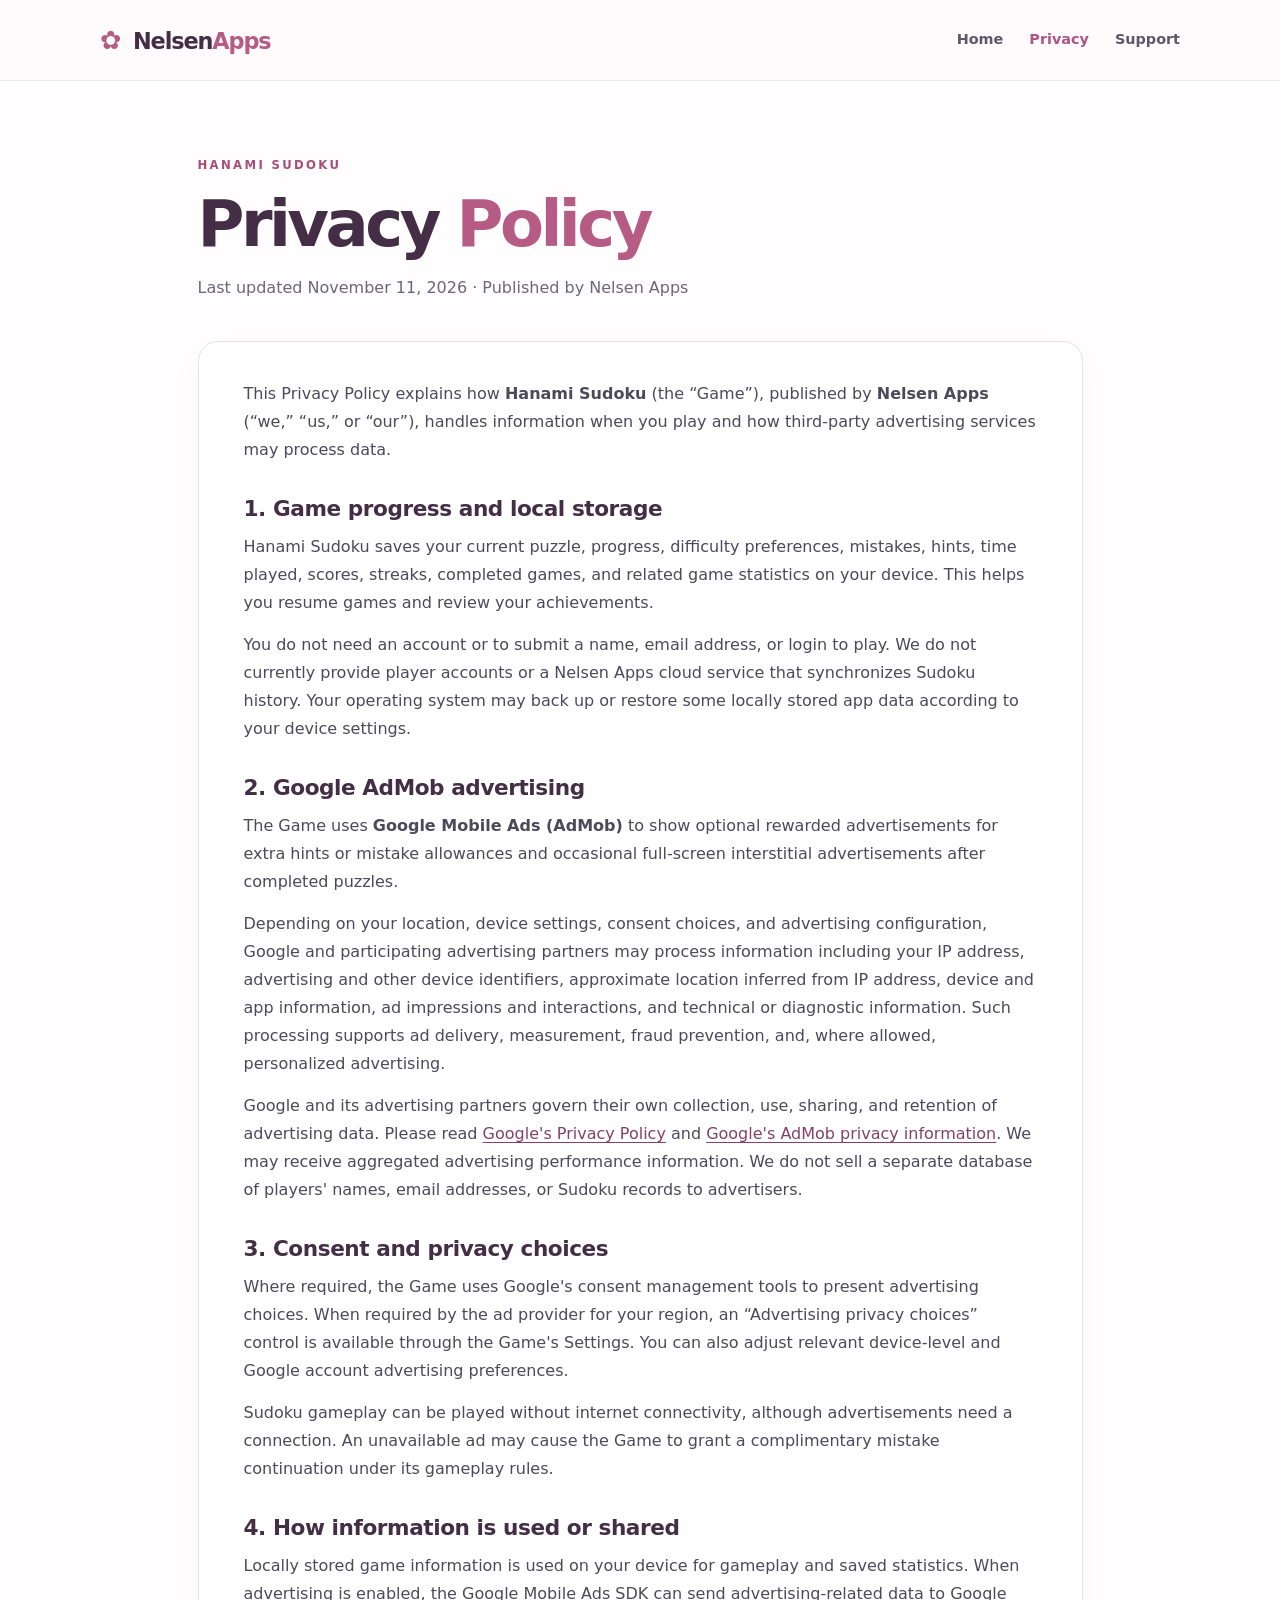
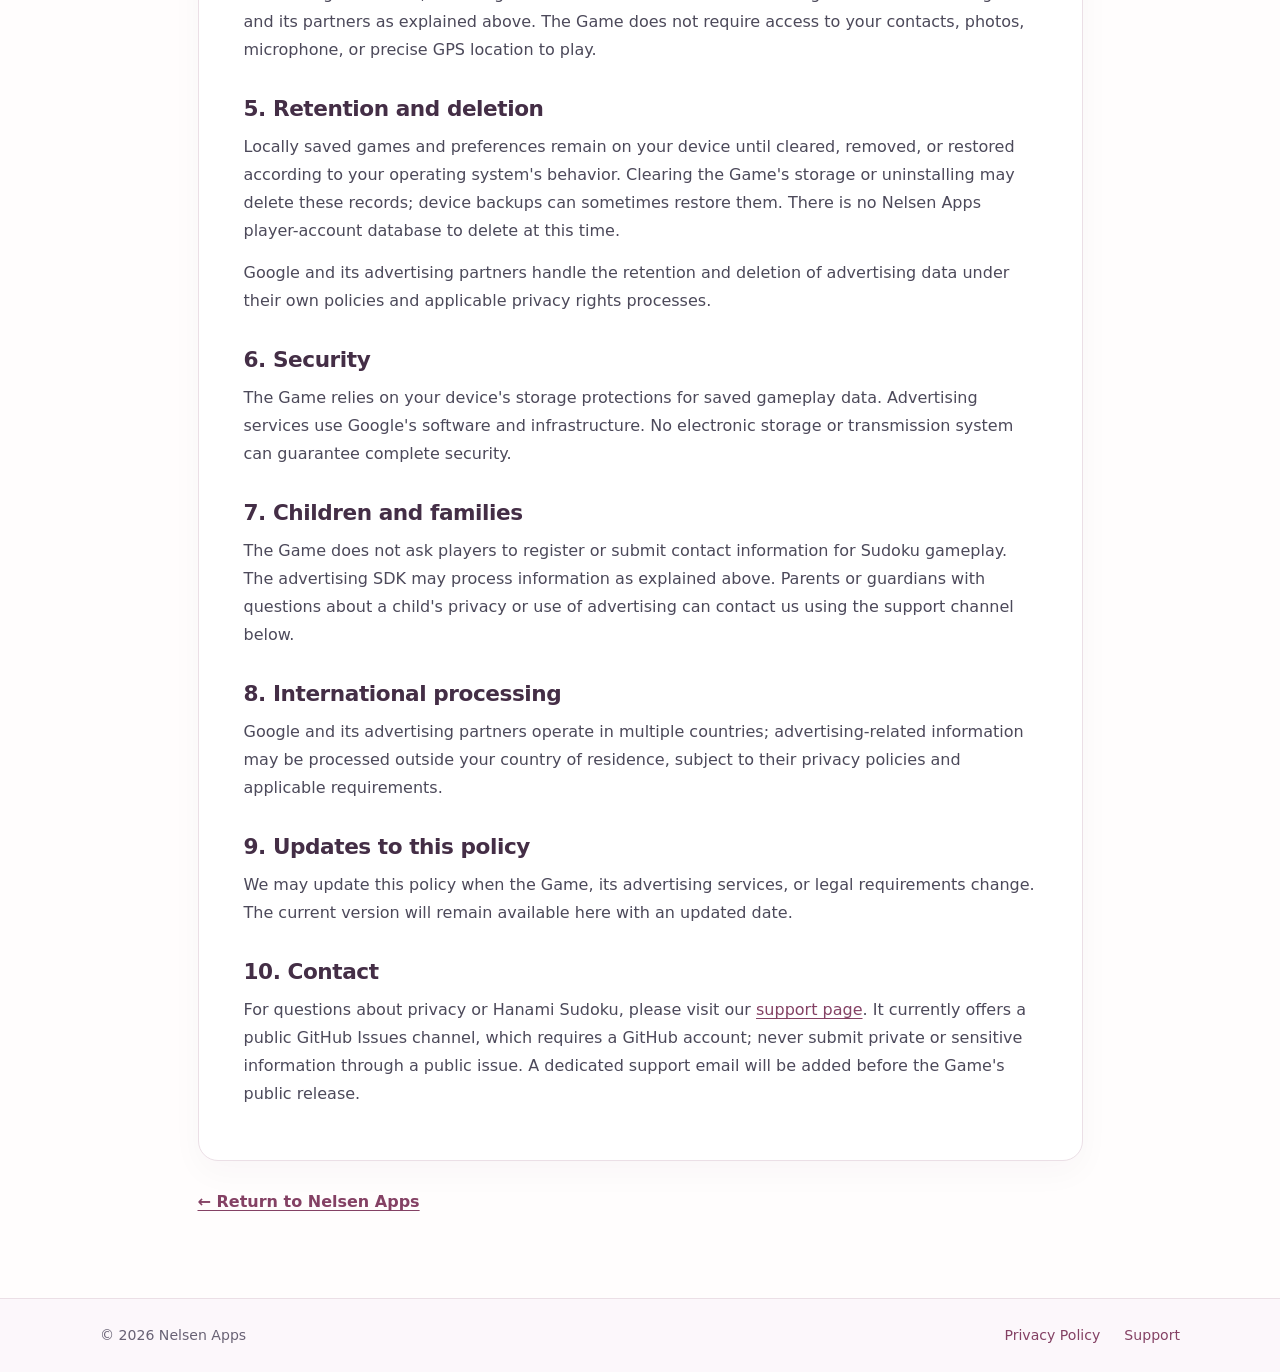
==== privacy/index.html @ 66e0f319 "site: publish Nelsen Apps homepage, Hanami privacy, support, and app-ads.txt" ====
<!doctype html>
<html lang="en"><head><meta charset="utf-8"><meta name="viewport" content="width=device-width,initial-scale=1"><meta name="theme-color" content="#442e46"><meta name="description" content="Read the Hanami Sudoku privacy policy, including game data storage and Google AdMob advertising."><title>Hanami Sudoku Privacy Policy | Nelsen Apps</title><link rel="stylesheet" href="/assets/styles.css"></head>
<body><a class="skip" href="#main">Skip to content</a><header class="top"><div class="wrap header"><a class="logo" href="/" aria-label="Nelsen Apps home"><span class="flower">✿</span> Nelsen<span>Apps</span></a><nav aria-label="Main"><a  href="/">Home</a><a aria-current="page" href="/privacy/">Privacy</a><a  href="/support/">Support</a></nav></div></header><main id="main"><div class="wrap subpage"><p class="eyebrow">HANAMI SUDOKU</p><h1>Privacy <em>Policy</em></h1><p class="subtitle">Last updated November 11, 2026 · Published by Nelsen Apps</p><article class="content">
<p>This Privacy Policy explains how <strong>Hanami Sudoku</strong> (the “Game”), published by <strong>Nelsen Apps</strong> (“we,” “us,” or “our”), handles information when you play and how third-party advertising services may process data.</p>
<h2>1. Game progress and local storage</h2><p>Hanami Sudoku saves your current puzzle, progress, difficulty preferences, mistakes, hints, time played, scores, streaks, completed games, and related game statistics on your device. This helps you resume games and review your achievements.</p><p>You do not need an account or to submit a name, email address, or login to play. We do not currently provide player accounts or a Nelsen Apps cloud service that synchronizes Sudoku history. Your operating system may back up or restore some locally stored app data according to your device settings.</p>
<h2>2. Google AdMob advertising</h2><p>The Game uses <strong>Google Mobile Ads (AdMob)</strong> to show optional rewarded advertisements for extra hints or mistake allowances and occasional full-screen interstitial advertisements after completed puzzles.</p><p>Depending on your location, device settings, consent choices, and advertising configuration, Google and participating advertising partners may process information including your IP address, advertising and other device identifiers, approximate location inferred from IP address, device and app information, ad impressions and interactions, and technical or diagnostic information. Such processing supports ad delivery, measurement, fraud prevention, and, where allowed, personalized advertising.</p><p>Google and its advertising partners govern their own collection, use, sharing, and retention of advertising data. Please read <a href="https://policies.google.com/privacy">Google's Privacy Policy</a> and <a href="https://support.google.com/admob/answer/6128543">Google's AdMob privacy information</a>. We may receive aggregated advertising performance information. We do not sell a separate database of players' names, email addresses, or Sudoku records to advertisers.</p>
<h2>3. Consent and privacy choices</h2><p>Where required, the Game uses Google's consent management tools to present advertising choices. When required by the ad provider for your region, an “Advertising privacy choices” control is available through the Game's Settings. You can also adjust relevant device-level and Google account advertising preferences.</p><p>Sudoku gameplay can be played without internet connectivity, although advertisements need a connection. An unavailable ad may cause the Game to grant a complimentary mistake continuation under its gameplay rules.</p>
<h2>4. How information is used or shared</h2><p>Locally stored game information is used on your device for gameplay and saved statistics. When advertising is enabled, the Google Mobile Ads SDK can send advertising-related data to Google and its partners as explained above. The Game does not require access to your contacts, photos, microphone, or precise GPS location to play.</p>
<h2>5. Retention and deletion</h2><p>Locally saved games and preferences remain on your device until cleared, removed, or restored according to your operating system's behavior. Clearing the Game's storage or uninstalling may delete these records; device backups can sometimes restore them. There is no Nelsen Apps player-account database to delete at this time.</p><p>Google and its advertising partners handle the retention and deletion of advertising data under their own policies and applicable privacy rights processes.</p>
<h2>6. Security</h2><p>The Game relies on your device's storage protections for saved gameplay data. Advertising services use Google's software and infrastructure. No electronic storage or transmission system can guarantee complete security.</p>
<h2>7. Children and families</h2><p>The Game does not ask players to register or submit contact information for Sudoku gameplay. The advertising SDK may process information as explained above. Parents or guardians with questions about a child's privacy or use of advertising can contact us using the support channel below.</p>
<h2>8. International processing</h2><p>Google and its advertising partners operate in multiple countries; advertising-related information may be processed outside your country of residence, subject to their privacy policies and applicable requirements.</p>
<h2>9. Updates to this policy</h2><p>We may update this policy when the Game, its advertising services, or legal requirements change. The current version will remain available here with an updated date.</p>
<h2>10. Contact</h2><p>For questions about privacy or Hanami Sudoku, please visit our <a href="/support/">support page</a>. It currently offers a public GitHub Issues channel, which requires a GitHub account; never submit private or sensitive information through a public issue. A dedicated support email will be added before the Game's public release.</p></article><p class="back"><a href="/">← Return to Nelsen Apps</a></p></div></main><footer class="footer"><div class="wrap foot"><span>© 2026 Nelsen Apps</span><div><a href="/privacy/">Privacy Policy</a><a href="/support/">Support</a></div></div></footer></body></html>
---- assets/styles.css ----
*{box-sizing:border-box}html{scroll-behavior:smooth}body{margin:0;color:#333241;background:#fffdfd;font-family:system-ui,-apple-system,"Segoe UI",sans-serif;line-height:1.75}a{color:#844164;text-underline-offset:3px}a:focus-visible{outline:3px solid #bb628a;outline-offset:4px}.wrap{width:min(1080px,calc(100% - 42px));margin:0 auto}.skip{position:absolute;top:-70px;left:12px;background:white;padding:8px;z-index:10}.skip:focus{top:10px}.top{border-bottom:1px solid #efe5eb;background:#fffbfd}.header{min-height:80px;display:flex;align-items:center;justify-content:space-between;gap:24px}.logo{font-weight:800;letter-spacing:-.05em;font-size:1.4rem;color:#442e46;text-decoration:none;white-space:nowrap}.logo span:last-child,.flower{color:#b65b84}.flower{margin-right:6px;font-size:1.6rem}nav{display:flex;gap:26px}nav a{text-decoration:none;color:#5e576a;font-weight:600;font-size:.9rem}nav a[aria-current],nav a:hover{color:#af5380}h1,h2,h3,p{margin-top:0}h1{font-size:clamp(2.7rem,6vw,5.2rem);letter-spacing:-.055em;line-height:1.09;color:#442e46;margin-bottom:28px}h1 em{font-style:normal;color:#b65b84}h2{color:#442e46;font-size:clamp(1.9rem,4vw,2.6rem);line-height:1.25;letter-spacing:-.04em;margin-bottom:26px}h3{font-size:1.7rem;color:#442e46;letter-spacing:-.03em;line-height:1.3}.eyebrow{font-size:.73rem;letter-spacing:.2em;color:#a94c76;font-weight:800;margin-bottom:15px}.hero{background:linear-gradient(145deg,#fffafd 0%,#fffafa 58%,#fae8f0 100%);overflow:hidden}.hero-inner{position:relative;isolation:isolate;padding:116px 0 126px;min-height:520px}.hero p:not(.eyebrow){max-width:565px;color:#646176;font-size:1.17rem}.button{display:inline-flex;gap:14px;align-items:center;padding:11px 21px;background:#b65b84;color:#fff;text-decoration:none;font-weight:700;border-radius:11px;margin-top:7px}.button:hover{background:#98466d;color:#fff}.button.dark{background:#442e46}.decor{position:absolute;top:-75px;right:-45px;z-index:-1;font-size:390px;line-height:1;color:#efcfe0;transform:rotate(-18deg)}.games{background:#fbf4f8;border-block:1px solid #f1e8ef;padding:78px 0 89px}.game-card{display:grid;grid-template-columns:minmax(220px,.83fr) 1.5fr;background:white;border-radius:23px;overflow:hidden;border:1px solid #ebdfe6;box-shadow:0 17px 39px #442e460a}.art{display:flex;flex-direction:column;justify-content:center;align-items:center;min-height:355px;background:linear-gradient(150deg,#f3dbe8,#fbeef5 55%,#e3e1f2);color:#855474}.art span{font-size:8rem;line-height:1;color:#b65b84}.art strong{letter-spacing:.23em;text-align:center;line-height:1.5}.details{padding:44px 46px}.details p,.contact-cta p{color:#636174}.pill{display:inline-block;background:#fae8f0;color:#8d466c;padding:5px 14px;border-radius:25px;font-weight:700;font-size:.77rem;margin-bottom:16px}.more{font-weight:700;text-decoration:none;border-bottom:1px solid #dba1bd}.contact-cta{text-align:center;padding:92px 0 100px}.contact-cta h2{margin-bottom:12px}.footer{background:#fcf7fb;border-top:1px solid #ebdfe6}.foot{display:flex;align-items:center;justify-content:space-between;gap:20px;padding:24px 0;color:#686174;font-size:.88rem}.foot div{display:flex;gap:24px}.foot a{text-decoration:none}.subpage{max-width:885px;padding-top:74px;padding-bottom:82px}.subpage h1{font-size:clamp(2.6rem,5vw,4.2rem);margin-bottom:14px}.subtitle{color:#6d6677;margin-bottom:39px}.content{background:white;border:1px solid #ebdfe6;border-radius:20px;padding:38px 45px;box-shadow:0 12px 33px #442e4608}.content h2{font-size:1.35rem;letter-spacing:-.02em;margin:32px 0 10px}.content h2:first-child{margin-top:0}.content p{color:#4c495a;margin-bottom:14px}.content a{overflow-wrap:anywhere}.back{margin:27px 0 0;font-weight:700}.support-card{margin-bottom:23px}.support-card h2{font-size:1.75rem}.fine{font-size:.87rem;color:#777082!important;margin-top:23px}@media(max-width:720px){.header{min-height:72px}.logo{font-size:1.11rem}.flower{font-size:1.35rem}nav{gap:13px}nav a{font-size:.82rem}.hero-inner{padding:83px 0 94px;min-height:440px}.decor{font-size:265px;right:-150px;top:15px}.games{padding:60px 0 75px}.game-card{grid-template-columns:1fr}.art{min-height:210px}.art span{font-size:5rem}.details{padding:30px 26px}.subpage{padding-top:46px}.content{padding:24px 23px}.foot{flex-direction:column;align-items:flex-start;gap:11px}}@media(prefers-reduced-motion:reduce){html{scroll-behavior:auto}}
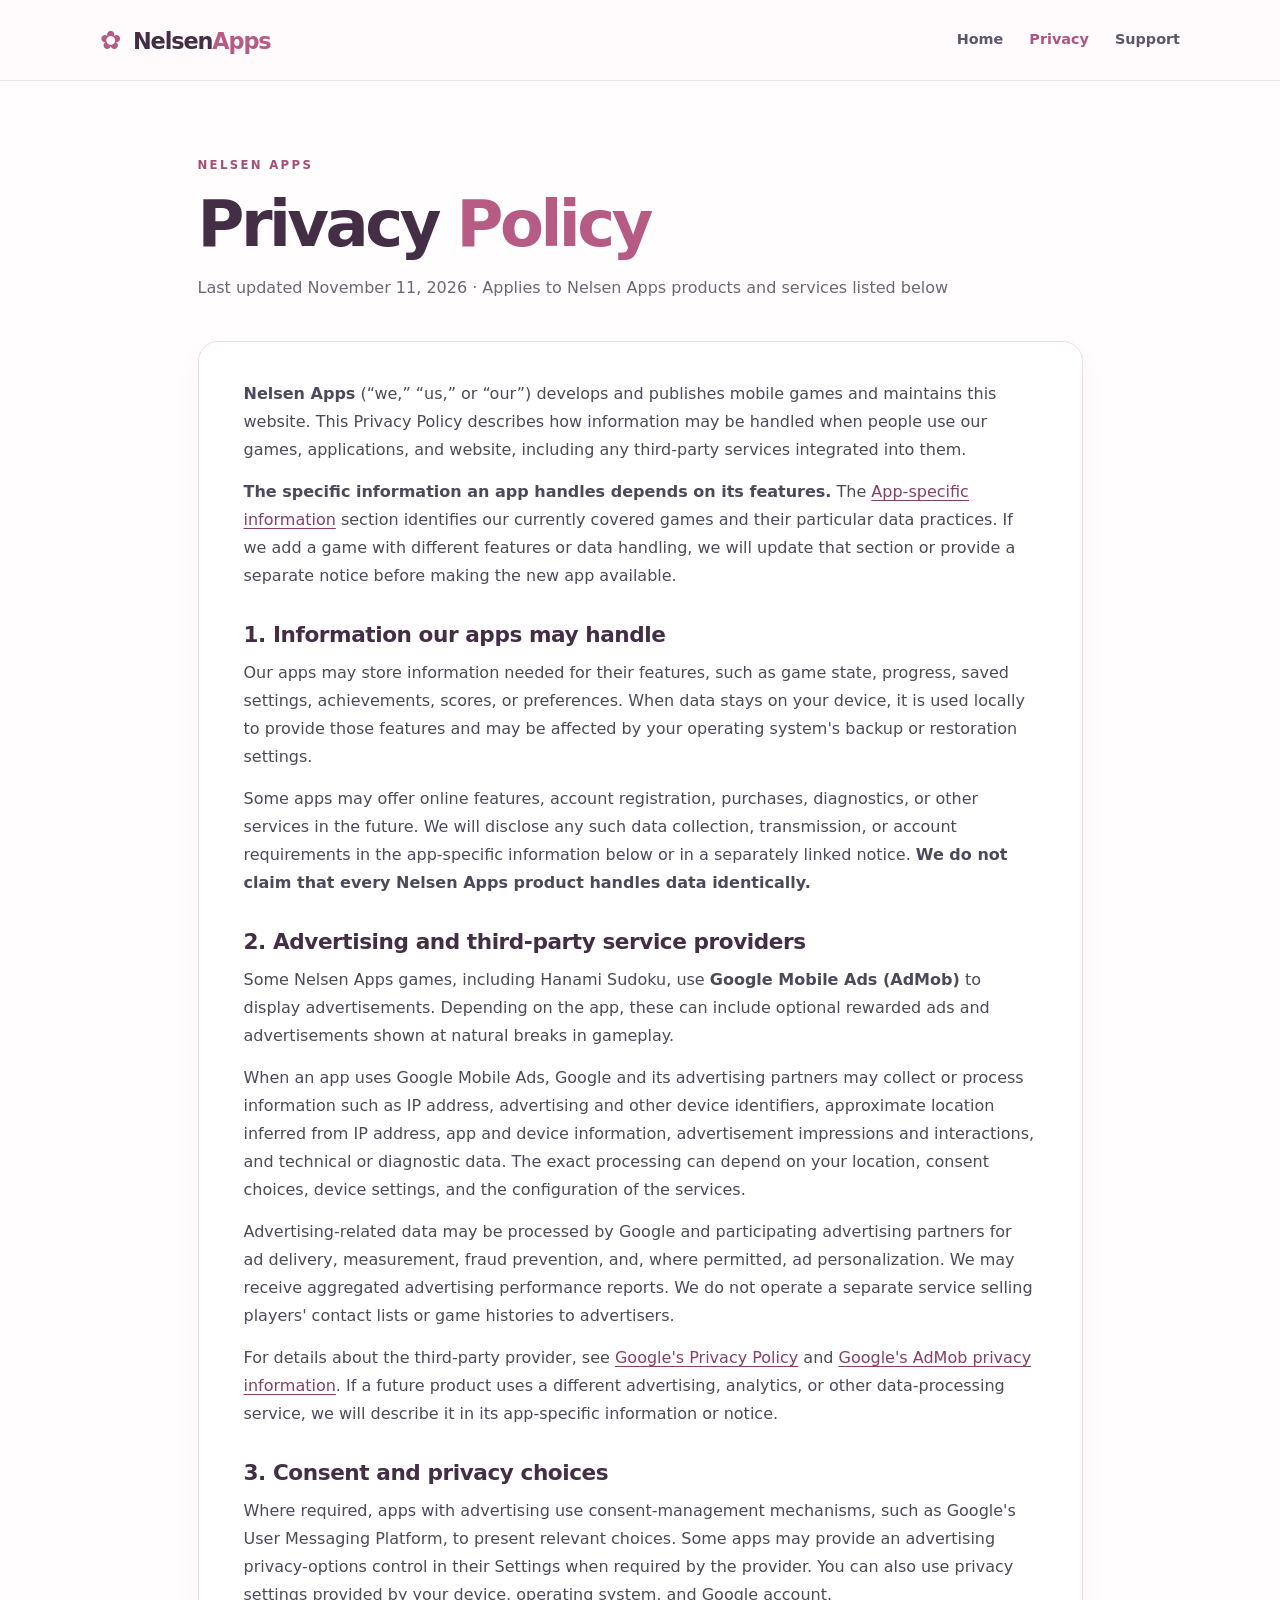
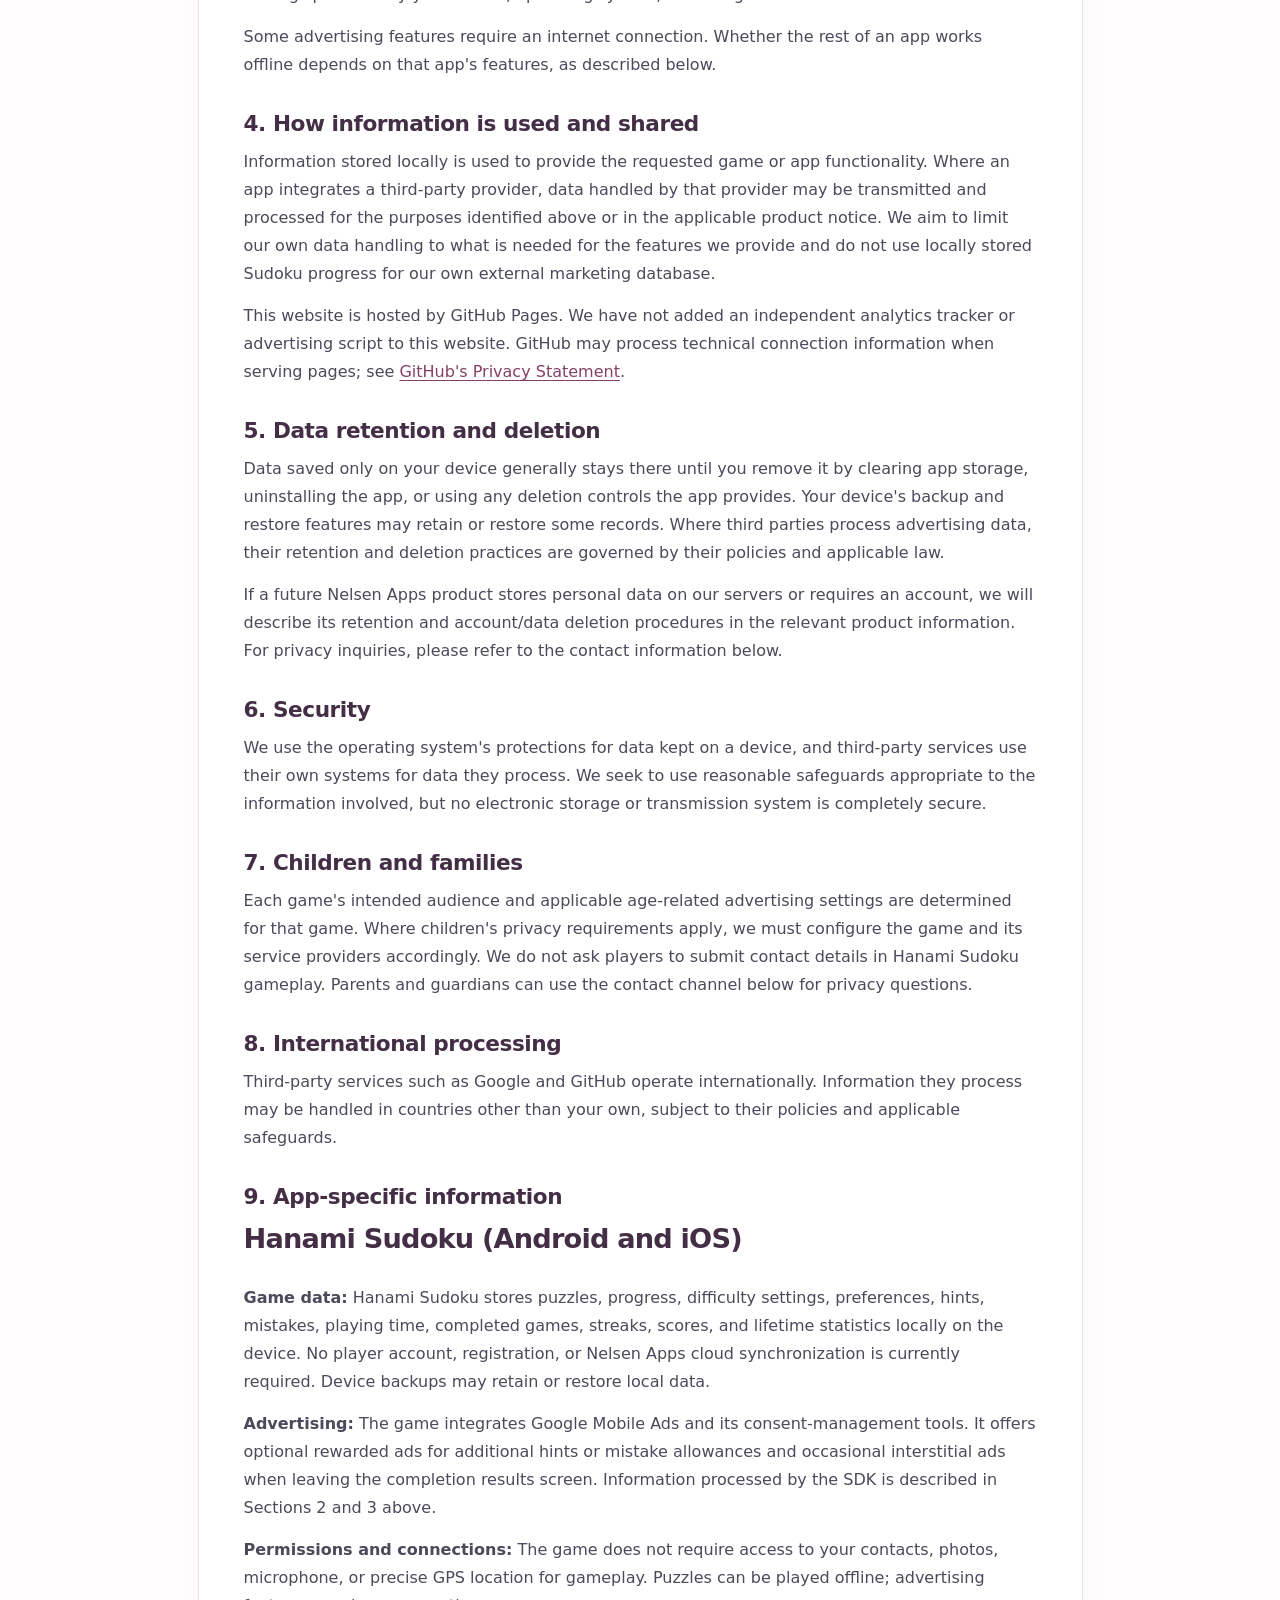
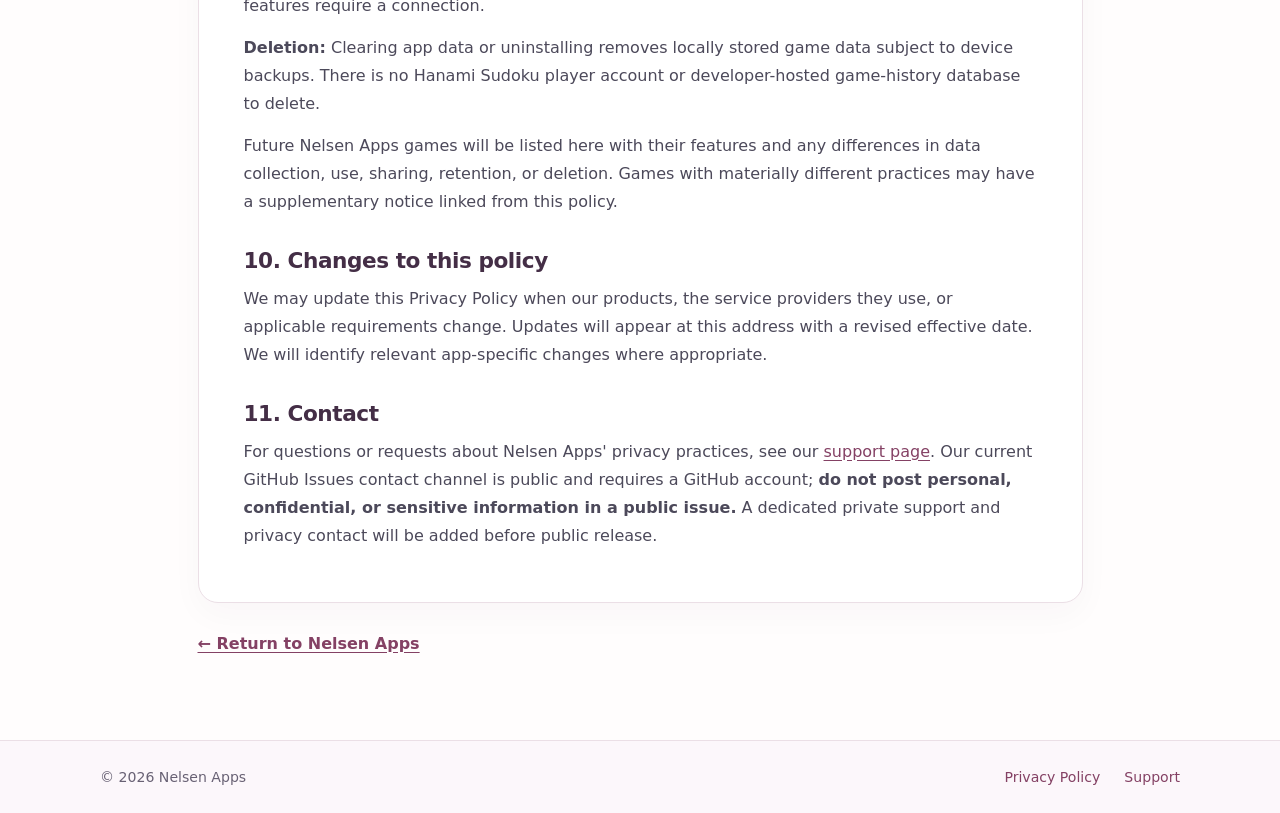
==== commit 70de4201: "site: generalize privacy policy across Nelsen Apps with per-game disclosures" ====
--- a/privacy/index.html
+++ b/privacy/index.html
@@ -1,14 +1,61 @@
 <!doctype html>
-<html lang="en"><head><meta charset="utf-8"><meta name="viewport" content="width=device-width,initial-scale=1"><meta name="theme-color" content="#442e46"><meta name="description" content="Read the Hanami Sudoku privacy policy, including game data storage and Google AdMob advertising."><title>Hanami Sudoku Privacy Policy | Nelsen Apps</title><link rel="stylesheet" href="/assets/styles.css"></head>
-<body><a class="skip" href="#main">Skip to content</a><header class="top"><div class="wrap header"><a class="logo" href="/" aria-label="Nelsen Apps home"><span class="flower">✿</span> Nelsen<span>Apps</span></a><nav aria-label="Main"><a  href="/">Home</a><a aria-current="page" href="/privacy/">Privacy</a><a  href="/support/">Support</a></nav></div></header><main id="main"><div class="wrap subpage"><p class="eyebrow">HANAMI SUDOKU</p><h1>Privacy <em>Policy</em></h1><p class="subtitle">Last updated November 11, 2026 · Published by Nelsen Apps</p><article class="content">
-<p>This Privacy Policy explains how <strong>Hanami Sudoku</strong> (the “Game”), published by <strong>Nelsen Apps</strong> (“we,” “us,” or “our”), handles information when you play and how third-party advertising services may process data.</p>
-<h2>1. Game progress and local storage</h2><p>Hanami Sudoku saves your current puzzle, progress, difficulty preferences, mistakes, hints, time played, scores, streaks, completed games, and related game statistics on your device. This helps you resume games and review your achievements.</p><p>You do not need an account or to submit a name, email address, or login to play. We do not currently provide player accounts or a Nelsen Apps cloud service that synchronizes Sudoku history. Your operating system may back up or restore some locally stored app data according to your device settings.</p>
-<h2>2. Google AdMob advertising</h2><p>The Game uses <strong>Google Mobile Ads (AdMob)</strong> to show optional rewarded advertisements for extra hints or mistake allowances and occasional full-screen interstitial advertisements after completed puzzles.</p><p>Depending on your location, device settings, consent choices, and advertising configuration, Google and participating advertising partners may process information including your IP address, advertising and other device identifiers, approximate location inferred from IP address, device and app information, ad impressions and interactions, and technical or diagnostic information. Such processing supports ad delivery, measurement, fraud prevention, and, where allowed, personalized advertising.</p><p>Google and its advertising partners govern their own collection, use, sharing, and retention of advertising data. Please read <a href="https://policies.google.com/privacy">Google's Privacy Policy</a> and <a href="https://support.google.com/admob/answer/6128543">Google's AdMob privacy information</a>. We may receive aggregated advertising performance information. We do not sell a separate database of players' names, email addresses, or Sudoku records to advertisers.</p>
-<h2>3. Consent and privacy choices</h2><p>Where required, the Game uses Google's consent management tools to present advertising choices. When required by the ad provider for your region, an “Advertising privacy choices” control is available through the Game's Settings. You can also adjust relevant device-level and Google account advertising preferences.</p><p>Sudoku gameplay can be played without internet connectivity, although advertisements need a connection. An unavailable ad may cause the Game to grant a complimentary mistake continuation under its gameplay rules.</p>
-<h2>4. How information is used or shared</h2><p>Locally stored game information is used on your device for gameplay and saved statistics. When advertising is enabled, the Google Mobile Ads SDK can send advertising-related data to Google and its partners as explained above. The Game does not require access to your contacts, photos, microphone, or precise GPS location to play.</p>
-<h2>5. Retention and deletion</h2><p>Locally saved games and preferences remain on your device until cleared, removed, or restored according to your operating system's behavior. Clearing the Game's storage or uninstalling may delete these records; device backups can sometimes restore them. There is no Nelsen Apps player-account database to delete at this time.</p><p>Google and its advertising partners handle the retention and deletion of advertising data under their own policies and applicable privacy rights processes.</p>
-<h2>6. Security</h2><p>The Game relies on your device's storage protections for saved gameplay data. Advertising services use Google's software and infrastructure. No electronic storage or transmission system can guarantee complete security.</p>
-<h2>7. Children and families</h2><p>The Game does not ask players to register or submit contact information for Sudoku gameplay. The advertising SDK may process information as explained above. Parents or guardians with questions about a child's privacy or use of advertising can contact us using the support channel below.</p>
-<h2>8. International processing</h2><p>Google and its advertising partners operate in multiple countries; advertising-related information may be processed outside your country of residence, subject to their privacy policies and applicable requirements.</p>
-<h2>9. Updates to this policy</h2><p>We may update this policy when the Game, its advertising services, or legal requirements change. The current version will remain available here with an updated date.</p>
-<h2>10. Contact</h2><p>For questions about privacy or Hanami Sudoku, please visit our <a href="/support/">support page</a>. It currently offers a public GitHub Issues channel, which requires a GitHub account; never submit private or sensitive information through a public issue. A dedicated support email will be added before the Game's public release.</p></article><p class="back"><a href="/">← Return to Nelsen Apps</a></p></div></main><footer class="footer"><div class="wrap foot"><span>© 2026 Nelsen Apps</span><div><a href="/privacy/">Privacy Policy</a><a href="/support/">Support</a></div></div></footer></body></html>
+<html lang="en"><head><meta charset="utf-8"><meta name="viewport" content="width=device-width,initial-scale=1"><meta name="theme-color" content="#442e46"><meta name="description" content="Nelsen Apps Privacy Policy for its games, apps, and website, including app-specific disclosures."><title>Privacy Policy | Nelsen Apps</title><link rel="stylesheet" href="/assets/styles.css"></head>
+<body><a class="skip" href="#main">Skip to content</a><header class="top"><div class="wrap header"><a class="logo" href="/" aria-label="Nelsen Apps home"><span class="flower">✿</span> Nelsen<span>Apps</span></a><nav aria-label="Main"><a  href="/">Home</a><a aria-current="page" href="/privacy/">Privacy</a><a  href="/support/">Support</a></nav></div></header><main id="main">
+<div class="wrap subpage">
+  <p class="eyebrow">NELSEN APPS</p>
+  <h1>Privacy <em>Policy</em></h1>
+  <p class="subtitle">Last updated November 11, 2026 · Applies to Nelsen Apps products and services listed below</p>
+  <article class="content">
+    <p><strong>Nelsen Apps</strong> (“we,” “us,” or “our”) develops and publishes mobile games and maintains this website. This Privacy Policy describes how information may be handled when people use our games, applications, and website, including any third-party services integrated into them.</p>
+    <p><strong>The specific information an app handles depends on its features.</strong> The <a href="#app-specific">App-specific information</a> section identifies our currently covered games and their particular data practices. If we add a game with different features or data handling, we will update that section or provide a separate notice before making the new app available.</p>
+
+    <h2>1. Information our apps may handle</h2>
+    <p>Our apps may store information needed for their features, such as game state, progress, saved settings, achievements, scores, or preferences. When data stays on your device, it is used locally to provide those features and may be affected by your operating system's backup or restoration settings.</p>
+    <p>Some apps may offer online features, account registration, purchases, diagnostics, or other services in the future. We will disclose any such data collection, transmission, or account requirements in the app-specific information below or in a separately linked notice. <strong>We do not claim that every Nelsen Apps product handles data identically.</strong></p>
+
+    <h2>2. Advertising and third-party service providers</h2>
+    <p>Some Nelsen Apps games, including Hanami Sudoku, use <strong>Google Mobile Ads (AdMob)</strong> to display advertisements. Depending on the app, these can include optional rewarded ads and advertisements shown at natural breaks in gameplay.</p>
+    <p>When an app uses Google Mobile Ads, Google and its advertising partners may collect or process information such as IP address, advertising and other device identifiers, approximate location inferred from IP address, app and device information, advertisement impressions and interactions, and technical or diagnostic data. The exact processing can depend on your location, consent choices, device settings, and the configuration of the services.</p>
+    <p>Advertising-related data may be processed by Google and participating advertising partners for ad delivery, measurement, fraud prevention, and, where permitted, ad personalization. We may receive aggregated advertising performance reports. We do not operate a separate service selling players' contact lists or game histories to advertisers.</p>
+    <p>For details about the third-party provider, see <a href="https://policies.google.com/privacy">Google's Privacy Policy</a> and <a href="https://support.google.com/admob/answer/6128543">Google's AdMob privacy information</a>. If a future product uses a different advertising, analytics, or other data-processing service, we will describe it in its app-specific information or notice.</p>
+
+    <h2>3. Consent and privacy choices</h2>
+    <p>Where required, apps with advertising use consent-management mechanisms, such as Google's User Messaging Platform, to present relevant choices. Some apps may provide an advertising privacy-options control in their Settings when required by the provider. You can also use privacy settings provided by your device, operating system, and Google account.</p>
+    <p>Some advertising features require an internet connection. Whether the rest of an app works offline depends on that app's features, as described below.</p>
+
+    <h2>4. How information is used and shared</h2>
+    <p>Information stored locally is used to provide the requested game or app functionality. Where an app integrates a third-party provider, data handled by that provider may be transmitted and processed for the purposes identified above or in the applicable product notice. We aim to limit our own data handling to what is needed for the features we provide and do not use locally stored Sudoku progress for our own external marketing database.</p>
+    <p>This website is hosted by GitHub Pages. We have not added an independent analytics tracker or advertising script to this website. GitHub may process technical connection information when serving pages; see <a href="https://docs.github.com/en/site-policy/privacy-policies/github-general-privacy-statement">GitHub's Privacy Statement</a>.</p>
+
+    <h2>5. Data retention and deletion</h2>
+    <p>Data saved only on your device generally stays there until you remove it by clearing app storage, uninstalling the app, or using any deletion controls the app provides. Your device's backup and restore features may retain or restore some records. Where third parties process advertising data, their retention and deletion practices are governed by their policies and applicable law.</p>
+    <p>If a future Nelsen Apps product stores personal data on our servers or requires an account, we will describe its retention and account/data deletion procedures in the relevant product information. For privacy inquiries, please refer to the contact information below.</p>
+
+    <h2>6. Security</h2>
+    <p>We use the operating system's protections for data kept on a device, and third-party services use their own systems for data they process. We seek to use reasonable safeguards appropriate to the information involved, but no electronic storage or transmission system is completely secure.</p>
+
+    <h2>7. Children and families</h2>
+    <p>Each game's intended audience and applicable age-related advertising settings are determined for that game. Where children's privacy requirements apply, we must configure the game and its service providers accordingly. We do not ask players to submit contact details in Hanami Sudoku gameplay. Parents and guardians can use the contact channel below for privacy questions.</p>
+
+    <h2>8. International processing</h2>
+    <p>Third-party services such as Google and GitHub operate internationally. Information they process may be handled in countries other than your own, subject to their policies and applicable safeguards.</p>
+
+    <h2>9. App-specific information</h2>
+    <section id="app-specific" aria-label="App-specific privacy information">
+      <h3 id="hanami-sudoku">Hanami Sudoku (Android and iOS)</h3>
+      <p><strong>Game data:</strong> Hanami Sudoku stores puzzles, progress, difficulty settings, preferences, hints, mistakes, playing time, completed games, streaks, scores, and lifetime statistics locally on the device. No player account, registration, or Nelsen Apps cloud synchronization is currently required. Device backups may retain or restore local data.</p>
+      <p><strong>Advertising:</strong> The game integrates Google Mobile Ads and its consent-management tools. It offers optional rewarded ads for additional hints or mistake allowances and occasional interstitial ads when leaving the completion results screen. Information processed by the SDK is described in Sections 2 and 3 above.</p>
+      <p><strong>Permissions and connections:</strong> The game does not require access to your contacts, photos, microphone, or precise GPS location for gameplay. Puzzles can be played offline; advertising features require a connection.</p>
+      <p><strong>Deletion:</strong> Clearing app data or uninstalling removes locally stored game data subject to device backups. There is no Hanami Sudoku player account or developer-hosted game-history database to delete.</p>
+    </section>
+    <p>Future Nelsen Apps games will be listed here with their features and any differences in data collection, use, sharing, retention, or deletion. Games with materially different practices may have a supplementary notice linked from this policy.</p>
+
+    <h2>10. Changes to this policy</h2>
+    <p>We may update this Privacy Policy when our products, the service providers they use, or applicable requirements change. Updates will appear at this address with a revised effective date. We will identify relevant app-specific changes where appropriate.</p>
+
+    <h2>11. Contact</h2>
+    <p>For questions or requests about Nelsen Apps' privacy practices, see our <a href="/support/">support page</a>. Our current GitHub Issues contact channel is public and requires a GitHub account; <strong>do not post personal, confidential, or sensitive information in a public issue.</strong> A dedicated private support and privacy contact will be added before public release.</p>
+  </article>
+  <p class="back"><a href="/">← Return to Nelsen Apps</a></p>
+</div>
+</main><footer class="footer"><div class="wrap foot"><span>© 2026 Nelsen Apps</span><div><a href="/privacy/">Privacy Policy</a><a href="/support/">Support</a></div></div></footer></body></html>
